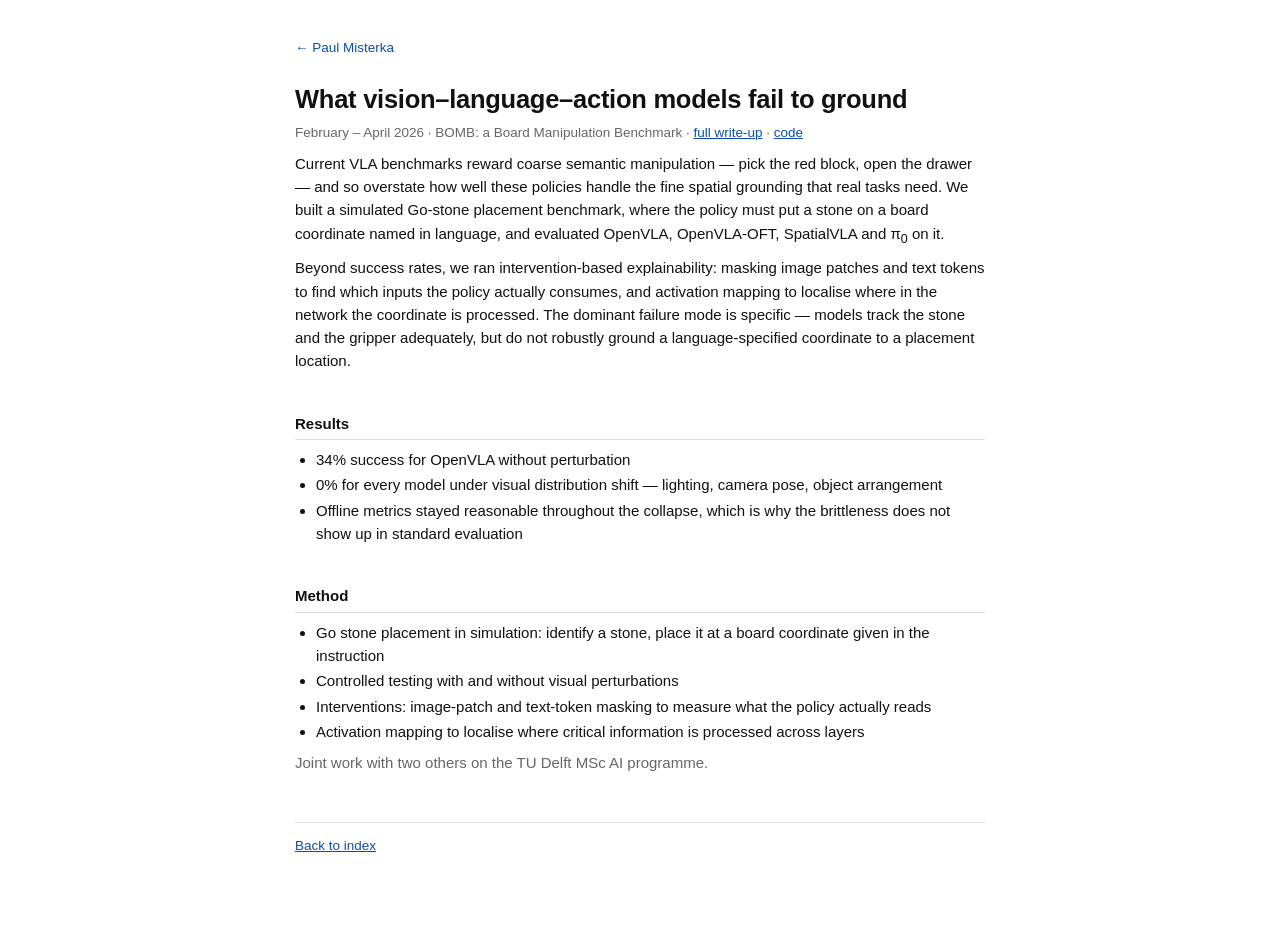
==== research/bomb/index.html @ fc4dc5c7 "Restructure: research detail pages, projects/contests split, CV page, custom domain" ====
<!doctype html>
<html lang="en">
<head>
<meta charset="utf-8">
<meta name="viewport" content="width=device-width, initial-scale=1">
<title>What vision–language–action models fail to ground — Paul Misterka</title>
<meta name="description" content="BOMB, a Go-stone placement benchmark showing that state-of-the-art VLA policies collapse under visual perturbation.">
<link rel="canonical" href="https://paulm.ist/research/bomb/">
<meta property="og:type" content="article">
<meta property="og:title" content="What vision–language–action models fail to ground">
<meta property="og:description" content="BOMB, a Go-stone placement benchmark showing that state-of-the-art VLA policies collapse under visual perturbation.">
<link rel="icon" href="data:image/svg+xml,%3Csvg xmlns='http://www.w3.org/2000/svg' viewBox='0 0 32 32'%3E%3Ctext y='26' font-size='26' font-family='Helvetica,Arial'%3EP%3C/text%3E%3C/svg%3E">
<link rel="stylesheet" href="../../style.css">
</head>
<body>

<p class="back"><a href="../../">&larr; Paul Misterka</a></p>

<h1>What vision–language–action models fail to ground</h1>
<p class="meta">February – April 2026 · BOMB: a Board Manipulation Benchmark · <a href="https://hackmd.io/@soZ5hy2XQ5ia8pihx7AdHQ/r1gbwuUibe">full write-up</a> · <a href="https://github.com/squarerootminusone/BOMB">code</a></p>

<p>Current VLA benchmarks reward coarse semantic manipulation — pick the red block, open the drawer — and so overstate how well these policies handle the fine spatial grounding that real tasks need. We built a simulated Go-stone placement benchmark, where the policy must put a stone on a board coordinate named in language, and evaluated OpenVLA, OpenVLA-OFT, SpatialVLA and &pi;<sub>0</sub> on it.</p>

<p>Beyond success rates, we ran intervention-based explainability: masking image patches and text tokens to find which inputs the policy actually consumes, and activation mapping to localise where in the network the coordinate is processed. The dominant failure mode is specific — models track the stone and the gripper adequately, but do not robustly ground a language-specified coordinate to a placement location.</p>

<h2>Results</h2>
<ul>
  <li>34% success for OpenVLA without perturbation</li>
  <li>0% for every model under visual distribution shift — lighting, camera pose, object arrangement</li>
  <li>Offline metrics stayed reasonable throughout the collapse, which is why the brittleness does not show up in standard evaluation</li>
</ul>

<h2>Method</h2>
<ul>
  <li>Go stone placement in simulation: identify a stone, place it at a board coordinate given in the instruction</li>
  <li>Controlled testing with and without visual perturbations</li>
  <li>Interventions: image-patch and text-token masking to measure what the policy actually reads</li>
  <li>Activation mapping to localise where critical information is processed across layers</li>
</ul>

<p class="note">Joint work with two others on the TU Delft MSc AI programme.</p>

<footer>
  <a href="../../">Back to index</a>
</footer>

</body>
</html>
---- style.css ----
:root { color-scheme: light; }

html { -webkit-text-size-adjust: 100%; }

body {
  background: #ffffff;
  color: #111111;
  font-family: -apple-system, BlinkMacSystemFont, "Segoe UI", Helvetica, Arial, sans-serif;
  font-size: 15px;
  line-height: 1.55;
  max-width: 46em;
  margin: 0 auto;
  padding: 2.5em 1.25em 5em;
}

a { color: #0b4fa8; }
a:visited { color: #0b4fa8; }
a:hover { color: #062f66; }
a:focus-visible { outline: 2px solid #0b4fa8; outline-offset: 2px; }

h1 {
  font-size: 1.7em;
  font-weight: 700;
  margin: 0 0 .15em;
  letter-spacing: -.01em;
}

h2 {
  font-size: 1em;
  font-weight: 700;
  margin: 2.6em 0 .2em;
  padding-bottom: .3em;
  border-bottom: 1px solid #dddddd;
}

h3 {
  font-size: 1em;
  font-weight: 600;
  margin: 1.5em 0 0;
}

p { margin: .5em 0; }

.tagline { color: #444444; margin: 0 0 1.2em; }

.meta { color: #666666; font-size: .9em; margin: .1em 0 .4em; }

ul { margin: .5em 0; padding-left: 1.4em; }
li { margin: .15em 0; }

ul.plain { list-style: none; padding-left: 0; }
ul.plain li { margin: .35em 0; }

ul.intro { margin: .6em 0 0; }

ul.contact { list-style: none; padding-left: 0; margin: 1.2em 0 0; }
ul.contact li { display: inline; margin: 0; }
ul.contact li::after { content: " · "; color: #999999; }
ul.contact li:last-child::after { content: ""; }
ul.contact svg {
  width: 1em;
  height: 1em;
  vertical-align: -.14em;
  margin-right: .32em;
  fill: currentColor;
}

code, .mono {
  font-family: ui-monospace, SFMono-Regular, Menlo, Consolas, monospace;
  font-size: .92em;
}

.note { color: #666666; }

/* research index — one line per project, linking to its own page */
.entry { margin: 1.4em 0; }
.entry h3 { margin: 0; }
.entry .meta { margin: .1em 0 .25em; }
.entry p { margin: 0; }

/* detail pages */
.back { font-size: .9em; margin: 0 0 1.6em; }
.back a { text-decoration: none; }
.back a:hover { text-decoration: underline; }

footer {
  margin-top: 3.5em;
  padding-top: 1em;
  border-top: 1px solid #dddddd;
  color: #666666;
  font-size: .9em;
}

@media (max-width: 34em) {
  body { font-size: 15px; padding: 1.75em 1em 3.5em; }
  h1 { font-size: 1.5em; }
}
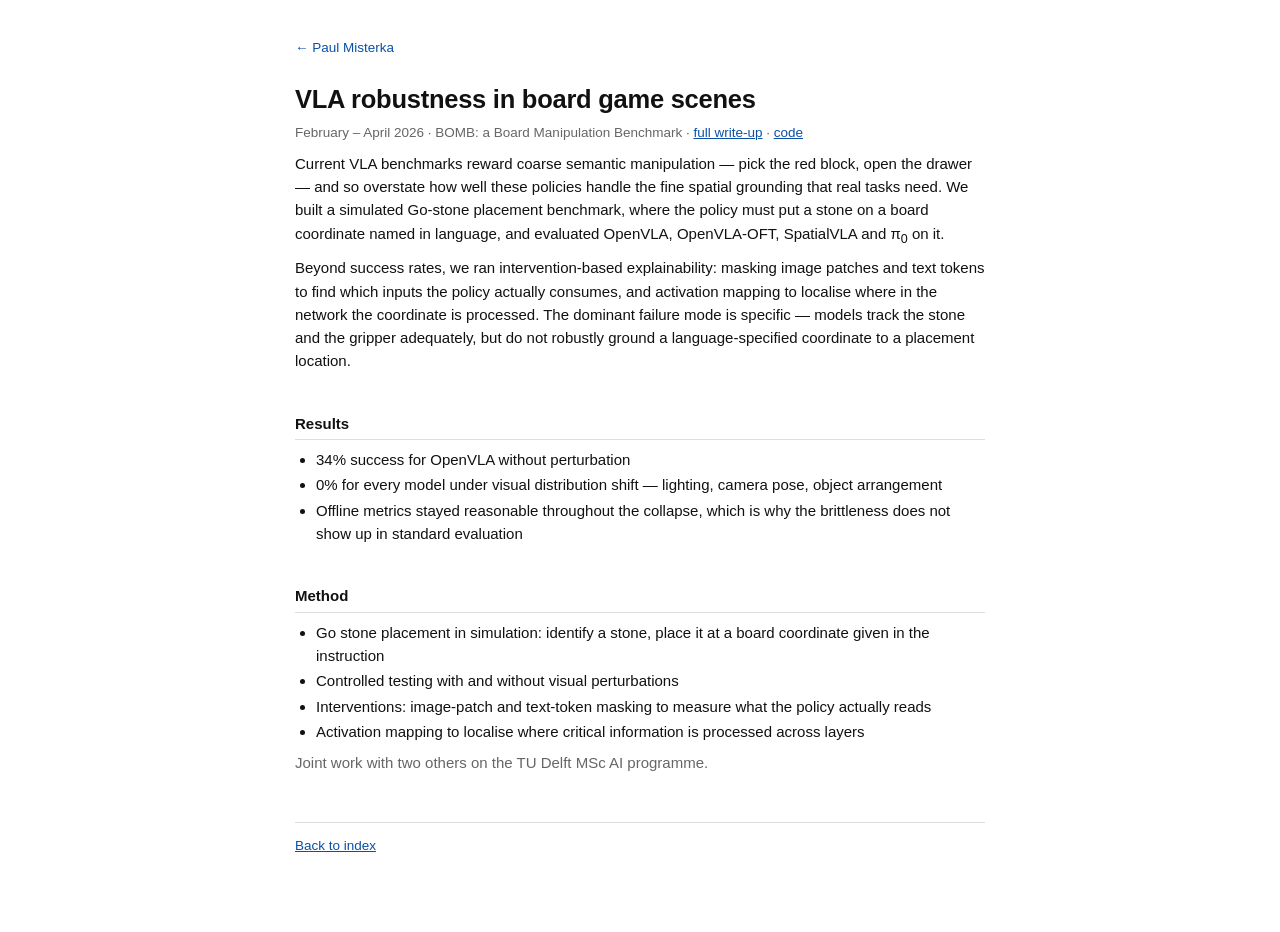
==== commit 51de27b3: "Retitle BOMB entry" ====
--- a/research/bomb/index.html
+++ b/research/bomb/index.html
@@ -3,11 +3,11 @@
 <head>
 <meta charset="utf-8">
 <meta name="viewport" content="width=device-width, initial-scale=1">
-<title>What vision–language–action models fail to ground — Paul Misterka</title>
+<title>VLA robustness in board game scenes — Paul Misterka</title>
 <meta name="description" content="BOMB, a Go-stone placement benchmark showing that state-of-the-art VLA policies collapse under visual perturbation.">
 <link rel="canonical" href="https://paulm.ist/research/bomb/">
 <meta property="og:type" content="article">
-<meta property="og:title" content="What vision–language–action models fail to ground">
+<meta property="og:title" content="VLA robustness in board game scenes">
 <meta property="og:description" content="BOMB, a Go-stone placement benchmark showing that state-of-the-art VLA policies collapse under visual perturbation.">
 <link rel="icon" href="data:image/svg+xml,%3Csvg xmlns='http://www.w3.org/2000/svg' viewBox='0 0 32 32'%3E%3Ctext y='26' font-size='26' font-family='Helvetica,Arial'%3EP%3C/text%3E%3C/svg%3E">
 <link rel="stylesheet" href="../../style.css">
@@ -16,7 +16,7 @@
 
 <p class="back"><a href="../../">&larr; Paul Misterka</a></p>
 
-<h1>What vision–language–action models fail to ground</h1>
+<h1>VLA robustness in board game scenes</h1>
 <p class="meta">February – April 2026 · BOMB: a Board Manipulation Benchmark · <a href="https://hackmd.io/@soZ5hy2XQ5ia8pihx7AdHQ/r1gbwuUibe">full write-up</a> · <a href="https://github.com/squarerootminusone/BOMB">code</a></p>
 
 <p>Current VLA benchmarks reward coarse semantic manipulation — pick the red block, open the drawer — and so overstate how well these policies handle the fine spatial grounding that real tasks need. We built a simulated Go-stone placement benchmark, where the policy must put a stone on a board coordinate named in language, and evaluated OpenVLA, OpenVLA-OFT, SpatialVLA and &pi;<sub>0</sub> on it.</p>
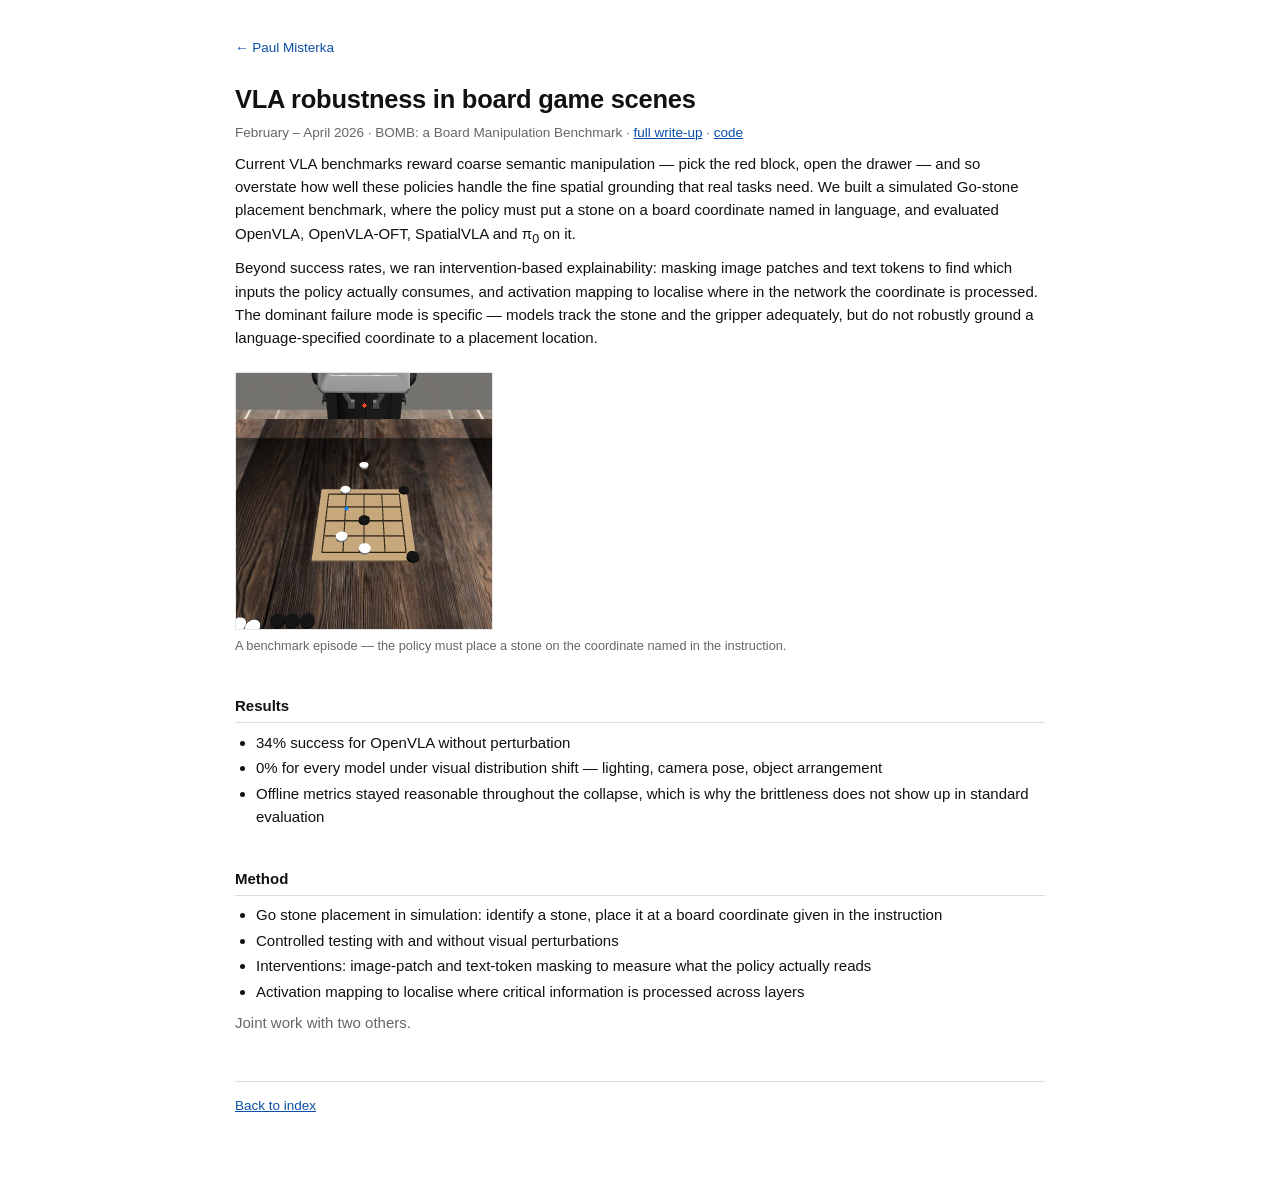
==== commit 161c2682: "Figures on research pages; experience section; report PDF; project and contest edits" ====
--- a/research/bomb/index.html
+++ b/research/bomb/index.html
@@ -23,6 +23,11 @@
 
 <p>Beyond success rates, we ran intervention-based explainability: masking image patches and text tokens to find which inputs the policy actually consumes, and activation mapping to localise where in the network the coordinate is processed. The dominant failure mode is specific — models track the stone and the gripper adequately, but do not robustly ground a language-specified coordinate to a placement location.</p>
 
+<figure class="small">
+  <img src="scene.png" alt="Simulated scene: a robot gripper above a five-by-five Go board on a wooden table, with black and white stones placed on it." width="256" height="256">
+  <figcaption>A benchmark episode — the policy must place a stone on the coordinate named in the instruction.</figcaption>
+</figure>
+
 <h2>Results</h2>
 <ul>
   <li>34% success for OpenVLA without perturbation</li>
@@ -38,7 +43,7 @@
   <li>Activation mapping to localise where critical information is processed across layers</li>
 </ul>
 
-<p class="note">Joint work with two others on the TU Delft MSc AI programme.</p>
+<p class="note">Joint work with two others.</p>
 
 <footer>
   <a href="../../">Back to index</a>
--- a/style.css
+++ b/style.css
@@ -8,7 +8,7 @@
   font-family: -apple-system, BlinkMacSystemFont, "Segoe UI", Helvetica, Arial, sans-serif;
   font-size: 15px;
   line-height: 1.55;
-  max-width: 46em;
+  max-width: 54em;
   margin: 0 auto;
   padding: 2.5em 1.25em 5em;
 }
@@ -41,7 +41,27 @@
 
 p { margin: .5em 0; }
 
-.tagline { color: #444444; margin: 0 0 1.2em; }
+.layout {
+  display: flex;
+  gap: 2.5em;
+  align-items: flex-start;
+}
+
+.pane { flex: 1 1 auto; min-width: 0; }
+
+.rail {
+  flex: 0 0 auto;
+  align-self: stretch;
+}
+
+.photo {
+  flex: 0 0 auto;
+  width: 145px;
+  height: auto;
+  margin-top: .1em;
+}
+
+.tagline { color: #444444; margin: .35em 0 0; }
 
 .meta { color: #666666; font-size: .9em; margin: .1em 0 .4em; }
 
@@ -51,7 +71,20 @@
 ul.plain { list-style: none; padding-left: 0; }
 ul.plain li { margin: .35em 0; }
 
-ul.intro { margin: .6em 0 0; }
+ul.rows li {
+  display: flex;
+  justify-content: space-between;
+  align-items: baseline;
+  gap: 1.2em;
+}
+
+.where {
+  flex: 0 0 auto;
+  color: #666666;
+  font-size: .9em;
+  white-space: nowrap;
+}
+
 
 ul.contact { list-style: none; padding-left: 0; margin: 1.2em 0 0; }
 ul.contact li { display: inline; margin: 0; }
@@ -70,13 +103,60 @@
   font-size: .92em;
 }
 
+figure { margin: 1.5em 0; }
+figure img {
+  display: block;
+  width: 100%;
+  height: auto;
+  border: 1px solid #e5e5e5;
+}
+figure.small img { width: 256px; max-width: 100%; }
+figcaption { font-size: .85em; color: #666666; margin-top: .45em; }
+
 .note { color: #666666; }
+
+.tabs {
+  position: sticky;
+  top: 1.6em;
+  display: flex;
+  flex-direction: column;
+  gap: .3em;
+  margin: 1.1em 0 0;
+  font-size: .92em;
+}
+.tabs a { color: #555555; text-decoration: none; }
+.tabs a:hover { color: #0b4fa8; }
+.tabs a.active { color: #111111; font-weight: 600; }
+
+/* first heading sits right under the bar; the rest clear it when jumped to */
+h2[id] { scroll-margin-top: 3.2em; }
 
 /* research index — one line per project, linking to its own page */
 .entry { margin: 1.4em 0; }
-.entry h3 { margin: 0; }
-.entry .meta { margin: .1em 0 .25em; }
-.entry p { margin: 0; }
+.entry h3 {
+  margin: 0;
+  display: flex;
+  justify-content: space-between;
+  align-items: baseline;
+  gap: 1.2em;
+}
+
+.entry .when {
+  flex: 0 0 auto;
+  color: #666666;
+  font-size: .88em;
+  font-weight: 400;
+  white-space: nowrap;
+  font-variant-numeric: tabular-nums;
+}
+.entry p { margin: .25em 0 0; }
+
+.entry .pub {
+  margin-top: .4em;
+  font-size: .88em;
+  color: #666666;
+}
+.entry .pub b { color: #111111; font-weight: 600; }
 
 /* detail pages */
 .back { font-size: .9em; margin: 0 0 1.6em; }
@@ -94,4 +174,9 @@
 @media (max-width: 34em) {
   body { font-size: 15px; padding: 1.75em 1em 3.5em; }
   h1 { font-size: 1.5em; }
+  .layout { flex-direction: column; gap: 1em; }
+  .rail { align-self: auto; }
+  .tabs { position: static; }
+  .photo { width: 118px; margin-top: 0; }
+  .tabs { flex-direction: row; flex-wrap: wrap; gap: .2em 1.2em; margin-top: .8em; }
 }
